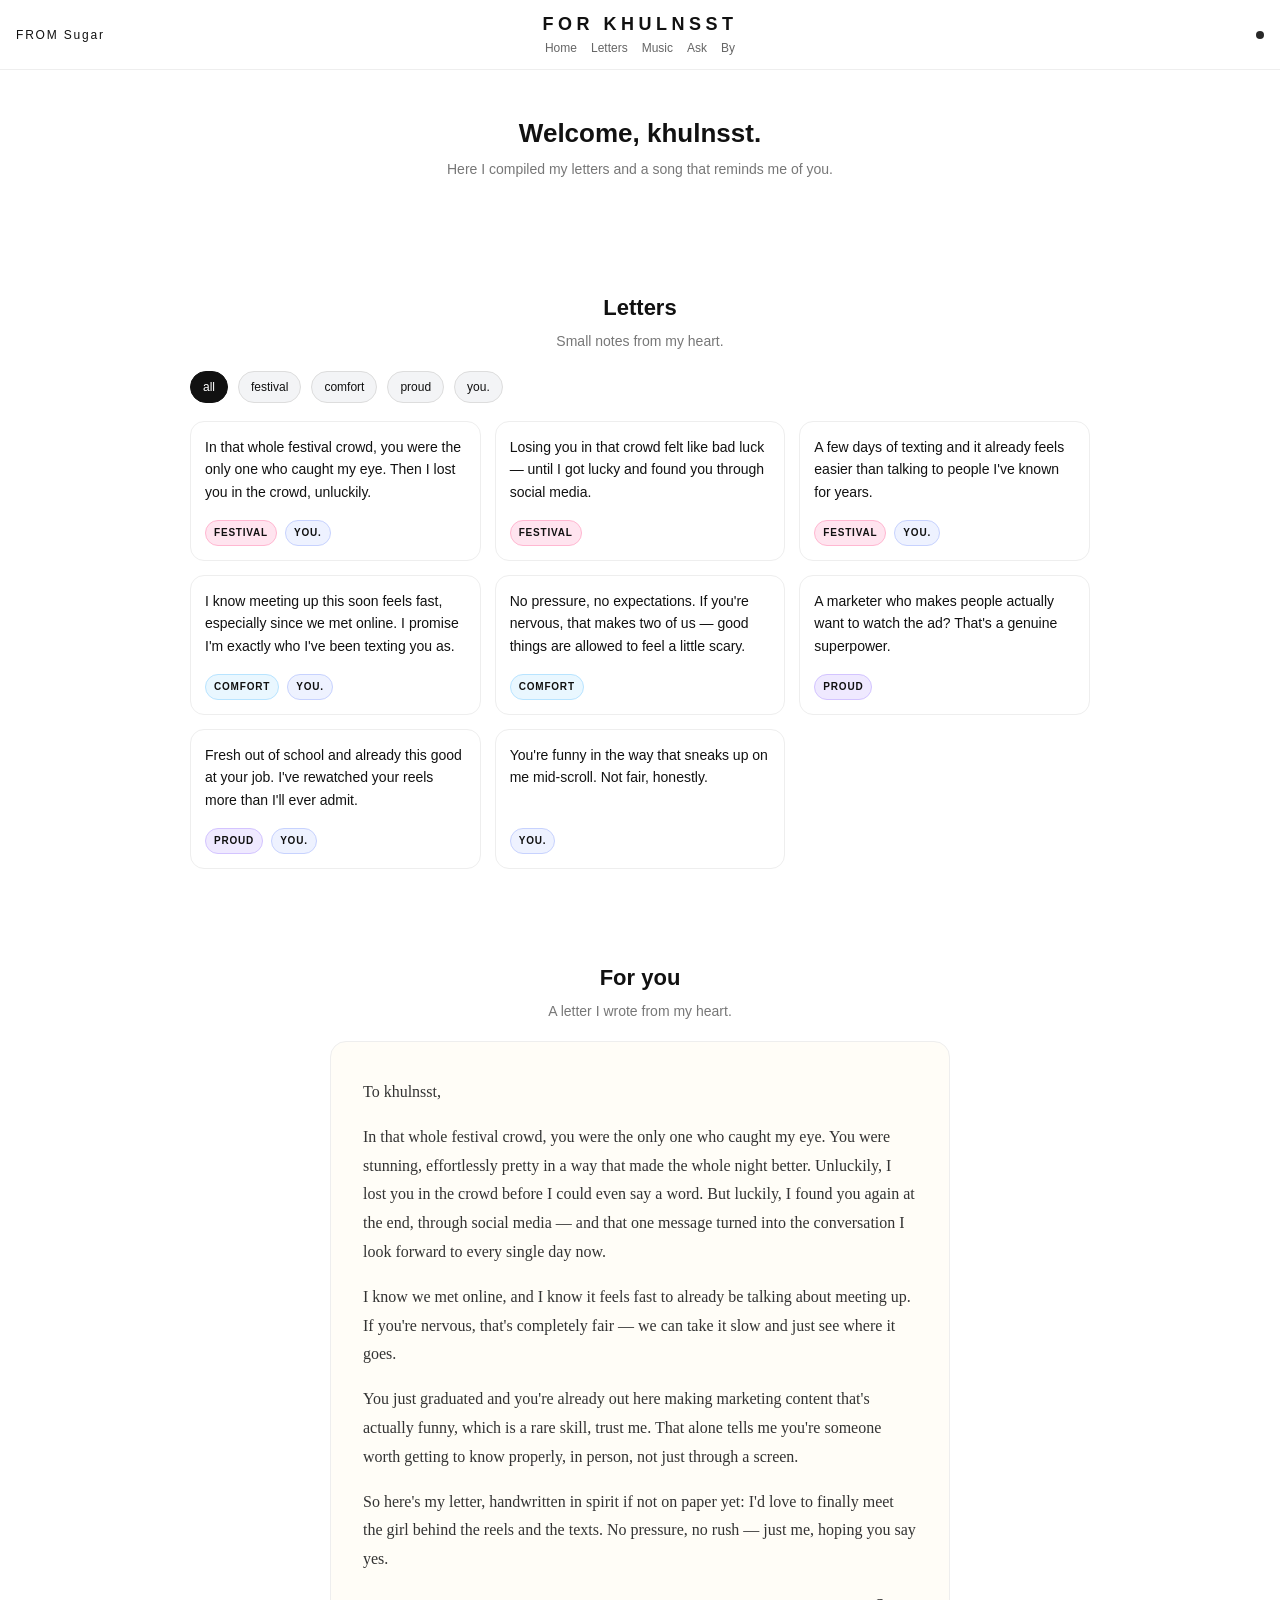
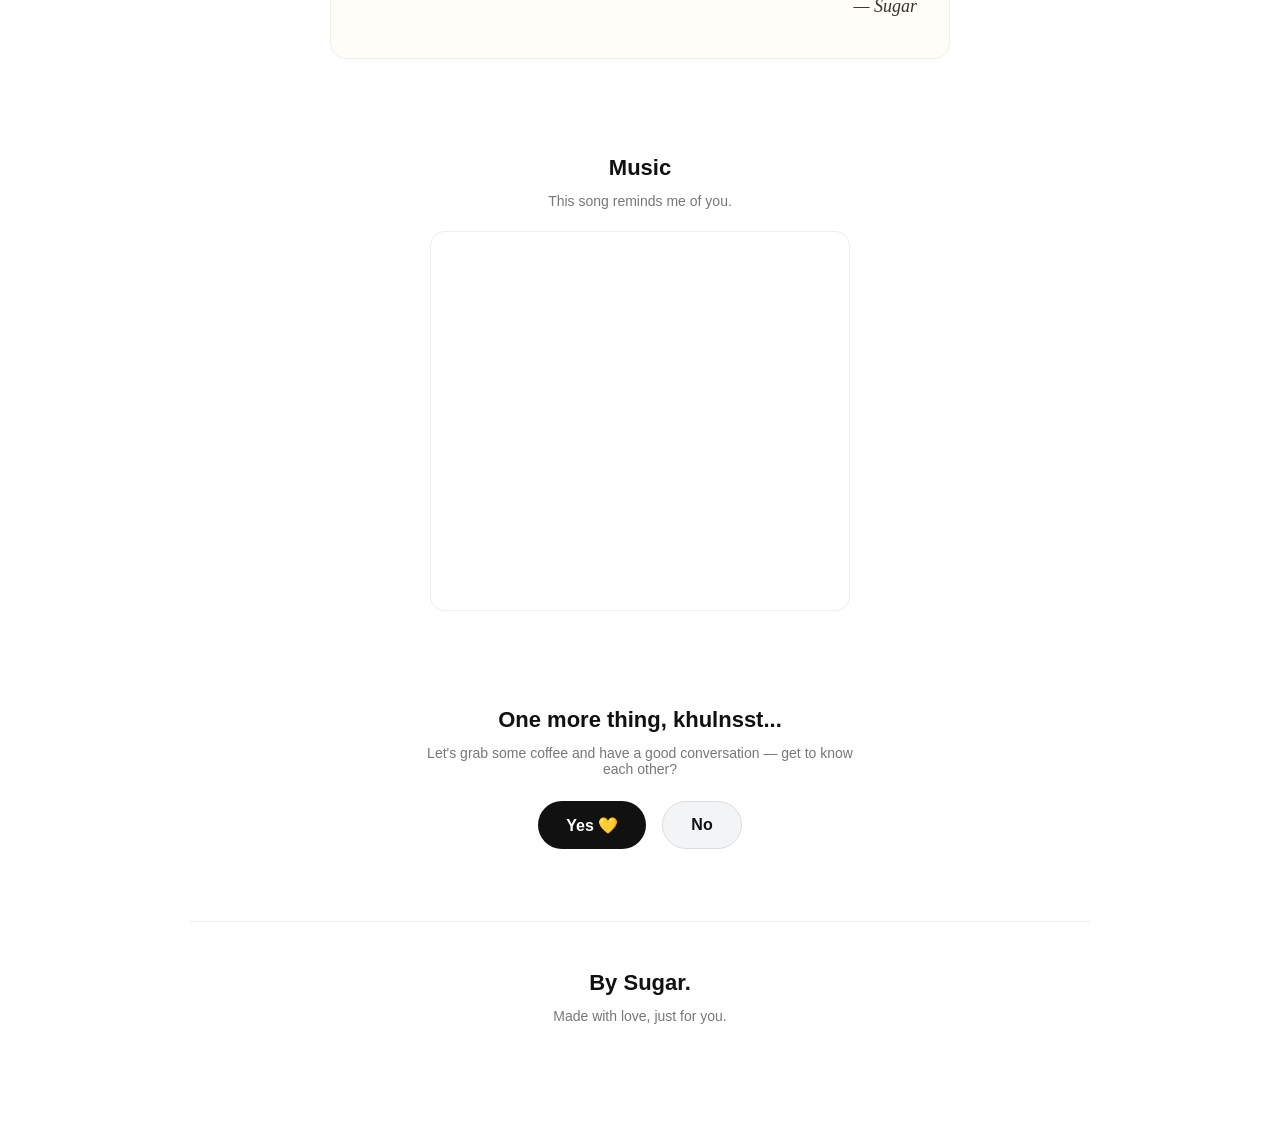
==== index.html @ 35ba8852 "Initial commit: personal site for khulnsst Letters, a heartwarming letter, music, and a coffee invit" ====
<!-- deploy -->
<!doctype html>
<html lang="en">
<head>
  <meta charset="utf-8" />
  <meta name="viewport" content="width=device-width, initial-scale=1" />
  <title>For khulnsst</title>
  <link rel="stylesheet" href="styles.css" />
</head>

<body>

<header class="top">
  <div class="from">FROM <span id="fromName">Sugar</span></div>

  <div class="brand">
    <div class="logo">FOR KHULNSST</div>
    <nav class="nav">
      <a href="#home">Home</a>
      <a href="#letters">Letters</a>
      <a href="#music">Music</a>
      <a href="#ask">Ask</a>
      <a href="#by">By</a>
    </nav>
  </div>

  <div class="dot"></div>
</header>

<main>

  <!-- HOME -->
  <section id="home" class="section hero">
    <h1>Welcome, <span id="toName">khulnsst</span>.</h1>
    <p class="sub">
      Here I compiled my letters and a song that reminds me of you.
    </p>
  </section>

  <!-- LETTERS (TEXT / CHIPS) -->
<!-- LETTERS (SMALL CARDS) -->
<section id="letters" class="section">
    <h2>Letters</h2>
    <p class="sub">Small notes from my heart.</p>

    <div class="chips">
      <button class="chip active" data-filter="all">all</button>
      <button class="chip" data-filter="festival">festival</button>
      <button class="chip" data-filter="health">comfort</button>
      <button class="chip" data-filter="career">proud</button>
      <button class="chip" data-filter="you">you.</button>
    </div>

    <div class="letters">

      <!-- FESTIVAL / HOW WE MET (3) -->
      <article class="card" data-tags="festival you">
        <p>In that whole festival crowd, you were the only one who caught my eye. Then I lost you in the crowd, unluckily.</p>
        <div class="tags">
          <span class="tag love">FESTIVAL</span>
          <span class="tag you">YOU.</span>
        </div>
      </article>

      <article class="card" data-tags="festival">
        <p>Losing you in that crowd felt like bad luck — until I got lucky and found you through social media.</p>
        <div class="tags">
          <span class="tag love">FESTIVAL</span>
        </div>
      </article>

      <article class="card" data-tags="festival you">
        <p>A few days of texting and it already feels easier than talking to people I've known for years.</p>
        <div class="tags">
          <span class="tag love">FESTIVAL</span>
          <span class="tag you">YOU.</span>
        </div>
      </article>

      <!-- COMFORT / REASSURANCE (2) -->
      <article class="card" data-tags="health you">
        <p>I know meeting up this soon feels fast, especially since we met online. I promise I'm exactly who I've been texting you as.</p>
        <div class="tags">
          <span class="tag health">COMFORT</span>
          <span class="tag you">YOU.</span>
        </div>
      </article>

      <article class="card" data-tags="health">
        <p>No pressure, no expectations. If you're nervous, that makes two of us — good things are allowed to feel a little scary.</p>
        <div class="tags">
          <span class="tag health">COMFORT</span>
        </div>
      </article>

      <!-- PROUD OF YOU (2) -->
      <article class="card" data-tags="career">
        <p>A marketer who makes people actually want to watch the ad? That's a genuine superpower.</p>
        <div class="tags">
          <span class="tag career">PROUD</span>
        </div>
      </article>

      <article class="card" data-tags="career you">
        <p>Fresh out of school and already this good at your job. I've rewatched your reels more than I'll ever admit.</p>
        <div class="tags">
          <span class="tag career">PROUD</span>
          <span class="tag you">YOU.</span>
        </div>
      </article>

      <!-- PLAYFUL (1) -->
      <article class="card" data-tags="you">
        <p>You're funny in the way that sneaks up on me mid-scroll. Not fair, honestly.</p>
        <div class="tags">
          <span class="tag you">YOU.</span>
        </div>
      </article>

    </div>
  </section>

  <!-- BIG LETTER -->
  <section id="big-letter" class="section">
    <h2>For you</h2>
    <p class="sub">A letter I wrote from my heart.</p>

    <div class="big-letter">
      <p>To khulnsst,</p>
      <p>In that whole festival crowd, you were the only one who caught my eye. You were stunning, effortlessly pretty in a way that made the whole night better. Unluckily, I lost you in the crowd before I could even say a word. But luckily, I found you again at the end, through social media — and that one message turned into the conversation I look forward to every single day now.</p>
      <p>I know we met online, and I know it feels fast to already be talking about meeting up. If you're nervous, that's completely fair — we can take it slow and just see where it goes.</p>
      <p>You just graduated and you're already out here making marketing content that's actually funny, which is a rare skill, trust me. That alone tells me you're someone worth getting to know properly, in person, not just through a screen.</p>
      <p>So here's my letter, handwritten in spirit if not on paper yet: I'd love to finally meet the girl behind the reels and the texts. No pressure, no rush — just me, hoping you say yes.</p>
      <p class="signoff">— Sugar</p>
    </div>
  </section>

  <!-- MUSIC -->
  <section id="music" class="section">
    <h2>Music</h2>
    <p class="sub">This song reminds me of you.</p>

    <div class="musicWrap">
      <iframe
        src="https://open.spotify.com/embed/album/7nn1XQPUImNfk2ApbEfSlI?theme=0"
        width="100%"
        height="380"
        frameborder="0"
        allow="autoplay; clipboard-write; encrypted-media; fullscreen; picture-in-picture"
        loading="lazy"></iframe>
    </div>
  </section>

  <!-- ASK HER OUT -->
  <section id="ask" class="section ask">
    <h2>One more thing, <span id="toNameAsk">khulnsst</span>...</h2>
    <p class="sub">Let's grab some coffee and have a good conversation — get to know each other?</p>

    <div class="askButtons">
      <button id="yesBtn" class="askBtn yes">Yes 💛</button>
      <button id="noBtn" class="askBtn no">No</button>
    </div>

    <p id="askReply" class="askReply"></p>
  </section>

  <!-- BY -->
  <section id="by" class="section by">
    <h2>By <span id="byName">Sugar</span>.</h2>
    <p class="sub">Made with love, just for you.</p>
  </section>

</main>

<script src="script.js"></script>
</body>
</html>
---- styles.css ----
:root{
  --text:#111;
  --muted:#777;
  --line:#eee;

  --love-bg:#ffe4ef;   --love-bd:#ffb7d1;
  --health-bg:#e9f7ff; --health-bd:#b8e4ff;
  --career-bg:#efe9ff; --career-bd:#d3c4ff;
  --you-bg:#eef2ff;    --you-bd:#c7d2fe;
}

*{ box-sizing:border-box; margin:0; padding:0; }
html{ scroll-behavior:smooth; }
body{
  font-family:-apple-system,BlinkMacSystemFont,"Segoe UI",Roboto,Arial;
  background:#fff;
  color:var(--text);
}

/* Header like TikTok site */
.top{
  position:sticky;
  top:0;
  z-index:50;
  background:#fff;
  border-bottom:1px solid var(--line);
  padding:14px 16px;
  display:grid;
  grid-template-columns:1fr auto 1fr;
  align-items:center;
}

.from{
  font-size:12px;
  letter-spacing:.15em;
}

.brand{ text-align:center; }
.logo{
  font-weight:800;
  letter-spacing:.25em;
  font-size:18px;
}

.nav{
  display:flex;
  gap:14px;
  justify-content:center;
  margin-top:6px;
  flex-wrap:wrap;
}
.nav a{
  text-decoration:none;
  font-size:12px;
  color:#666;
}
.nav a:hover{ color:#111; }

.dot{
  width:8px;
  height:8px;
  background:#111;
  border-radius:50%;
  justify-self:end;
  opacity:.9;
}

/* Layout */
main{
  width:min(900px, 92vw);
  margin:0 auto;
}

.section{ padding:48px 0; }

h1,h2{
  text-align:center;
  font-weight:700;
}
h1{ font-size:26px; margin-bottom:10px; }
h2{ font-size:22px; margin-bottom:10px; }

.sub{
  text-align:center;
  color:var(--muted);
  font-size:14px;
  margin:12px auto 22px;
  max-width:56ch;
}

/* Chips */
.chips{
  display:flex;
  gap:10px;
  flex-wrap:wrap;
  margin:14px 0 18px;
}
.chip{
  border:1px solid #ddd;
  background:#f3f4f6;
  padding:8px 12px;
  border-radius:999px;
  font-size:12px;
  cursor:pointer;
  color:#111;
}
.chip.active{
  background:#111;
  color:#fff;
  border-color:#111;
}

/* Letters cards (like screenshot grid) */
.letters{
  display:grid;
  grid-template-columns:repeat(3, minmax(0,1fr));
  gap:14px;
}
.card{
  border:1px solid var(--line);
  border-radius:14px;
  padding:14px;
  background:#fff;
  line-height:1.6;
  font-size:14px;
  min-height:140px;
  display:flex;
  flex-direction:column;
  justify-content:space-between;
}
.tags{
  margin-top:12px;
  display:flex;
  gap:8px;
  flex-wrap:wrap;
}
.tag{
  font-size:10px;
  letter-spacing:.08em;
  font-weight:800;
  padding:4px 8px;
  border-radius:999px;
  border:1px solid #ddd;
}
.tag.love{ background:var(--love-bg); border-color:var(--love-bd); }
.tag.health{ background:var(--health-bg); border-color:var(--health-bd); }
.tag.career{ background:var(--career-bg); border-color:var(--career-bd); }
.tag.you{ background:var(--you-bg); border-color:var(--you-bd); }

/* Music centered */
.musicWrap{
  display:flex;
  justify-content:center;
}
.musicWrap iframe{
  max-width:420px;
  border-radius:14px;
  border:1px solid var(--line);
}

/* Wide video section (like “A video”) */
.wideVideo{
  width:min(820px, 100%);
  margin:0 auto;
  border:1px solid var(--line);
  border-radius:16px;
  overflow:hidden;
  background:#000;
}
.wideVideo video{
  width:100%;
  display:block;
}

/* Gallery: vertical-friendly */
.gallery{
  display:grid;
  grid-template-columns:repeat(3, minmax(0,1fr));
  gap:14px;
}
.media{
  border:1px solid var(--line);
  border-radius:16px;
  overflow:hidden;
  background:#fafafa;
}
.media img,
.media video{
  width:100%;
  display:block;
  aspect-ratio:9/16;
  object-fit:cover;
  background:#000;
}

/* Ask her out */
.ask{
  position:relative;
  min-height:260px;
  text-align:center;
}
.askButtons{
  display:flex;
  gap:16px;
  justify-content:center;
  margin-top:24px;
  flex-wrap:wrap;
}
.askBtn{
  border:none;
  border-radius:999px;
  padding:14px 28px;
  font-size:16px;
  font-weight:700;
  cursor:pointer;
  transition:transform .15s ease;
}
.askBtn.yes{
  background:#111;
  color:#fff;
}
.askBtn.no{
  background:#f3f4f6;
  color:#111;
  border:1px solid #ddd;
}
.askReply{
  margin-top:24px;
  font-size:18px;
  font-weight:700;
  color:var(--text);
}

/* Footer */
.by{
  border-top:1px solid var(--line);
  padding-bottom:80px;
}

/* Responsive */
@media (max-width: 820px){
  .letters{ grid-template-columns:repeat(2, minmax(0,1fr)); }
  .gallery{ grid-template-columns:repeat(2, minmax(0,1fr)); }
}
@media (max-width: 520px){
  h1{ font-size:22px; }
  .letters{ grid-template-columns:1fr; }
  .gallery{ grid-template-columns:1fr; }
}

/* Letter images section (TikTok style) */
.letters-images{
  display:flex;
  flex-direction:column;
  gap:24px;
  max-width:620px;
  margin:0 auto;
}

/* Big handwritten-style letter */
.big-letter{
  max-width:620px;
  margin:0 auto;
  border:1px solid #eee;
  border-radius:16px;
  background:#fffdf7;
  padding:36px 32px;
  font-family:Georgia,"Times New Roman",serif;
  font-size:16px;
  line-height:1.8;
  color:#333;
}

.big-letter p{
  text-align:left;
  margin-bottom:16px;
}

.big-letter p:last-child{
  margin-bottom:0;
}

.big-letter .signoff{
  text-align:right;
  font-style:italic;
  font-size:18px;
}
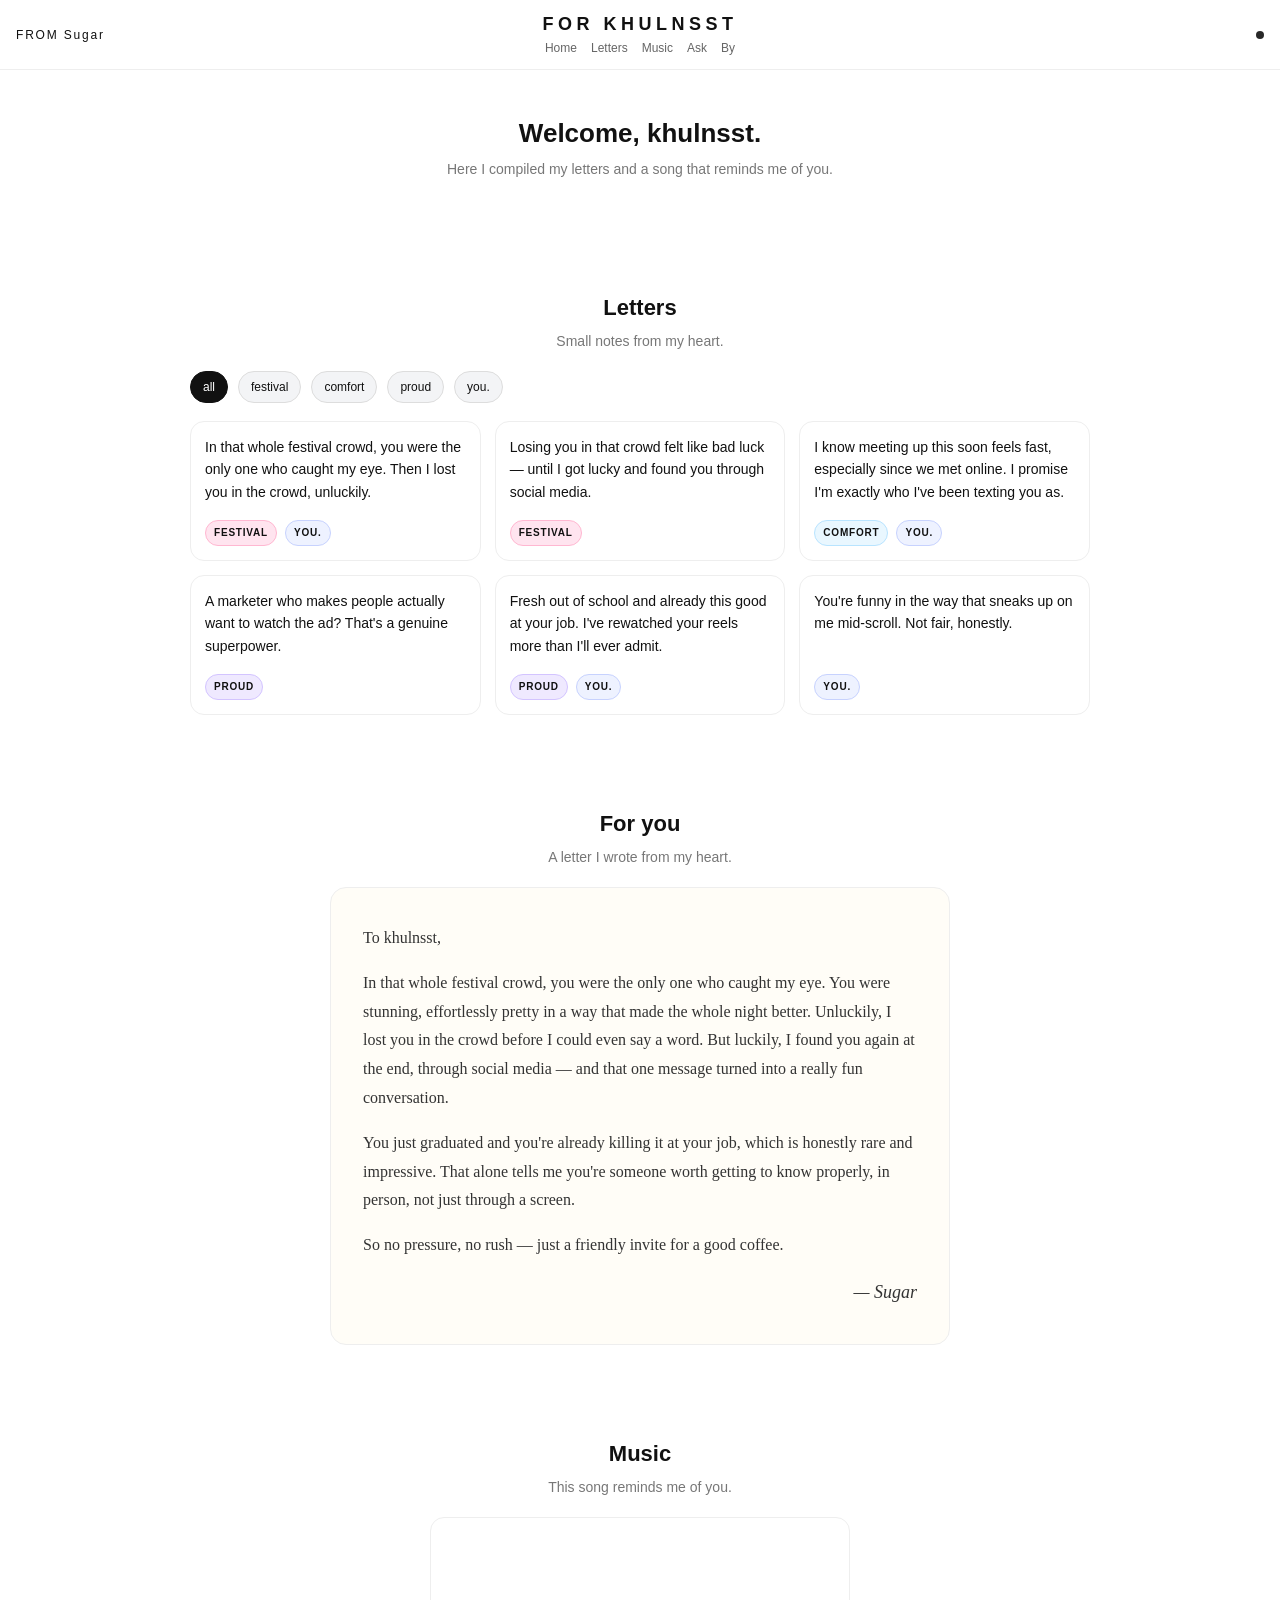
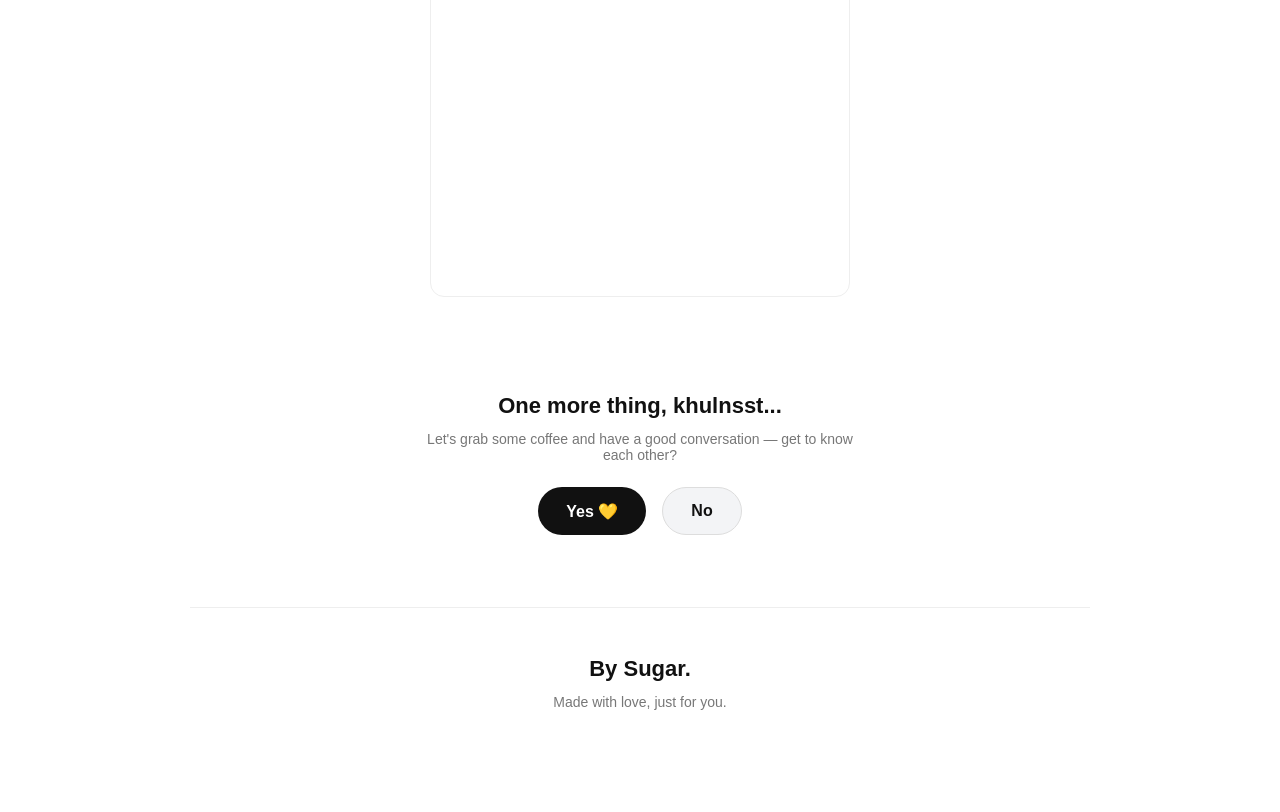
==== commit f0aee295: "Lighten tone: trim heavy letter cards, simplify big letter, playful ask reply" ====
--- a/index.html
+++ b/index.html
@@ -69,27 +69,12 @@
         </div>
       </article>
 
-      <article class="card" data-tags="festival you">
-        <p>A few days of texting and it already feels easier than talking to people I've known for years.</p>
-        <div class="tags">
-          <span class="tag love">FESTIVAL</span>
-          <span class="tag you">YOU.</span>
-        </div>
-      </article>
-
-      <!-- COMFORT / REASSURANCE (2) -->
+      <!-- COMFORT / REASSURANCE (1) -->
       <article class="card" data-tags="health you">
         <p>I know meeting up this soon feels fast, especially since we met online. I promise I'm exactly who I've been texting you as.</p>
         <div class="tags">
           <span class="tag health">COMFORT</span>
           <span class="tag you">YOU.</span>
-        </div>
-      </article>
-
-      <article class="card" data-tags="health">
-        <p>No pressure, no expectations. If you're nervous, that makes two of us — good things are allowed to feel a little scary.</p>
-        <div class="tags">
-          <span class="tag health">COMFORT</span>
         </div>
       </article>
 
@@ -127,10 +112,9 @@
 
     <div class="big-letter">
       <p>To khulnsst,</p>
-      <p>In that whole festival crowd, you were the only one who caught my eye. You were stunning, effortlessly pretty in a way that made the whole night better. Unluckily, I lost you in the crowd before I could even say a word. But luckily, I found you again at the end, through social media — and that one message turned into the conversation I look forward to every single day now.</p>
-      <p>I know we met online, and I know it feels fast to already be talking about meeting up. If you're nervous, that's completely fair — we can take it slow and just see where it goes.</p>
-      <p>You just graduated and you're already out here making marketing content that's actually funny, which is a rare skill, trust me. That alone tells me you're someone worth getting to know properly, in person, not just through a screen.</p>
-      <p>So here's my letter, handwritten in spirit if not on paper yet: I'd love to finally meet the girl behind the reels and the texts. No pressure, no rush — just me, hoping you say yes.</p>
+      <p>In that whole festival crowd, you were the only one who caught my eye. You were stunning, effortlessly pretty in a way that made the whole night better. Unluckily, I lost you in the crowd before I could even say a word. But luckily, I found you again at the end, through social media — and that one message turned into a really fun conversation.</p>
+      <p>You just graduated and you're already killing it at your job, which is honestly rare and impressive. That alone tells me you're someone worth getting to know properly, in person, not just through a screen.</p>
+      <p>So no pressure, no rush — just a friendly invite for a good coffee.</p>
       <p class="signoff">— Sugar</p>
     </div>
   </section>
